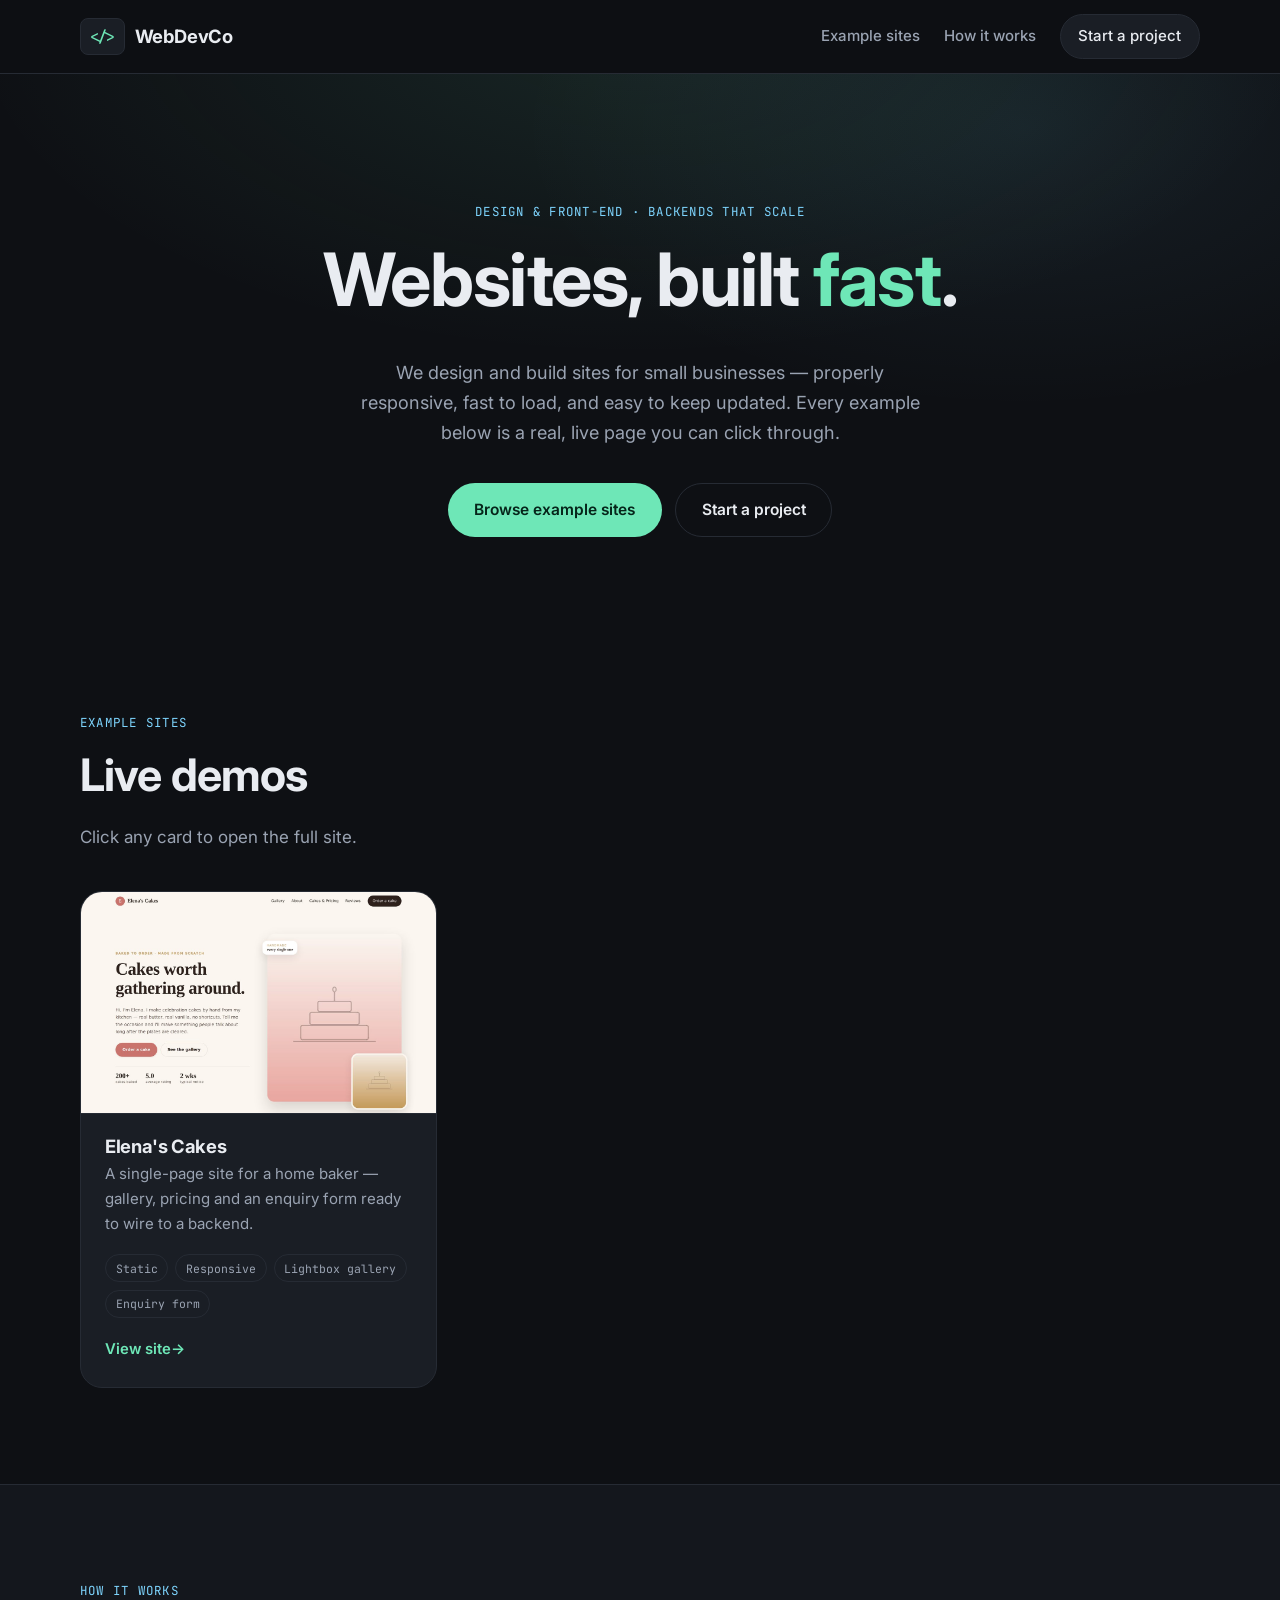
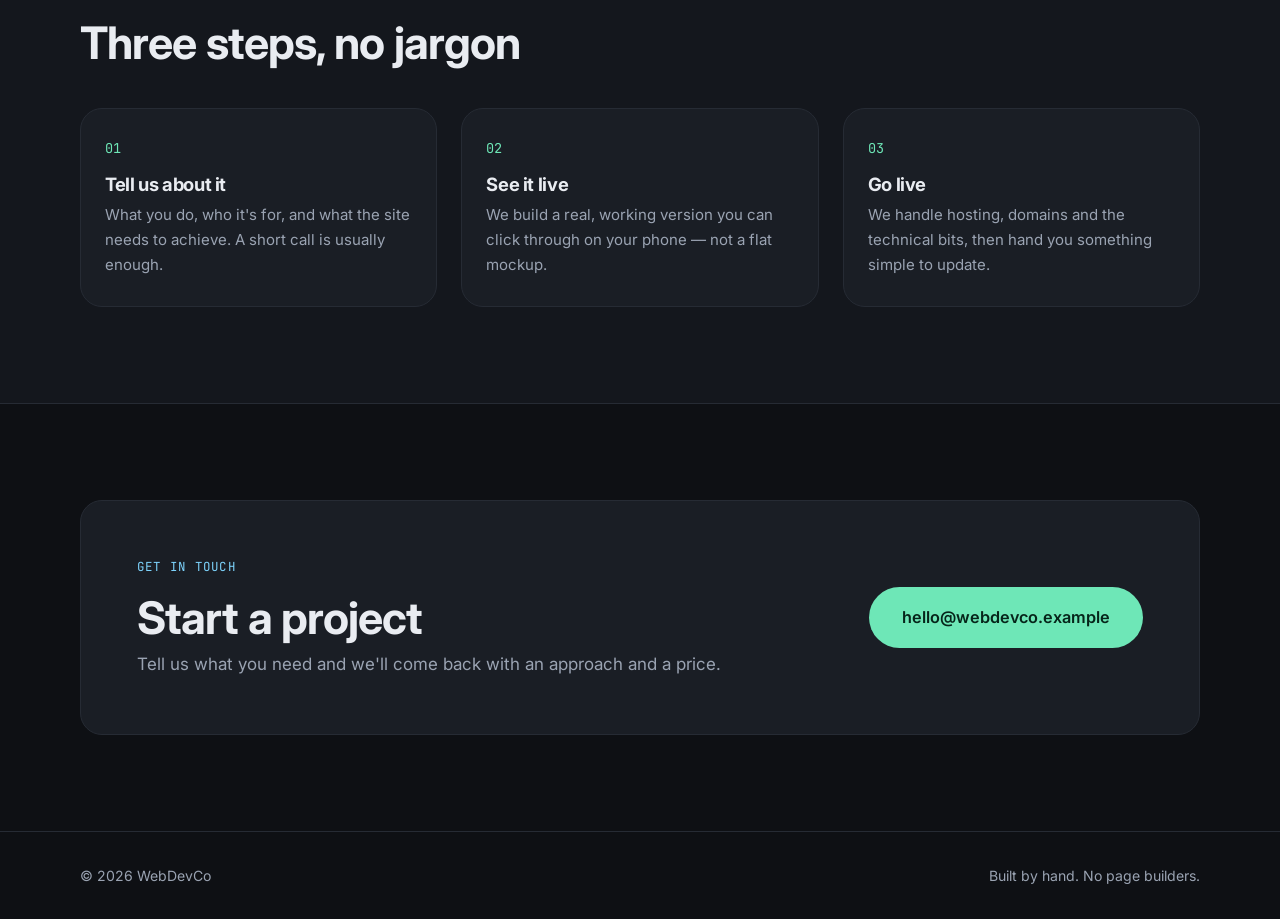
==== index.html @ 4286c184 "Add WebDevCo showcase hub and Elena's Cakes example site Sets up the repo as a host for live example" ====
<!DOCTYPE html>
<html lang="en">
<head>
<meta charset="utf-8">
<meta name="viewport" content="width=device-width, initial-scale=1">
<title>WebDevCo — Websites, built fast</title>
<meta name="description" content="WebDevCo builds fast, hand-crafted websites for small businesses. Browse live example sites.">
<meta property="og:title" content="WebDevCo — Websites, built fast">
<meta property="og:description" content="Fast, hand-crafted websites for small businesses. Browse live example sites.">
<meta property="og:type" content="website">

<link rel="preconnect" href="https://fonts.googleapis.com">
<link rel="preconnect" href="https://fonts.gstatic.com" crossorigin>
<link href="https://fonts.googleapis.com/css2?family=Inter:wght@400;500;600;700&family=JetBrains+Mono:wght@400;500&display=swap" rel="stylesheet">
<link rel="stylesheet" href="assets/css/site.css">
<link rel="icon" href="data:image/svg+xml,<svg xmlns='http://www.w3.org/2000/svg' viewBox='0 0 100 100'><text y='.9em' font-size='90'>⚡</text></svg>">
</head>
<body>

<a class="skip-link" href="#main">Skip to content</a>

<header class="site-header" id="top">
  <div class="wrap header-inner">
    <a class="brand" href="#top">
      <span class="brand-mark">&lt;/&gt;</span>
      <span class="brand-text">WebDevCo</span>
    </a>
    <nav class="site-nav">
      <a href="#work">Example sites</a>
      <a href="#how">How it works</a>
      <a class="nav-cta" href="#contact">Start a project</a>
    </nav>
  </div>
</header>

<main id="main">

  <section class="hero">
    <div class="wrap">
      <p class="eyebrow">Design &amp; front-end · Backends that scale</p>
      <h1>Websites, built <span class="accent">fast</span>.</h1>
      <p class="lede">
        We design and build sites for small businesses — properly responsive,
        fast to load, and easy to keep updated. Every example below is a real,
        live page you can click through.
      </p>
      <div class="hero-actions">
        <a class="btn btn-primary" href="#work">Browse example sites</a>
        <a class="btn btn-ghost" href="#contact">Start a project</a>
      </div>
    </div>
  </section>

  <section class="section" id="work">
    <div class="wrap">
      <header class="section-head">
        <p class="eyebrow">Example sites</p>
        <h2>Live demos</h2>
        <p class="section-lede">Click any card to open the full site.</p>
      </header>
      <div class="site-grid" id="site-grid">
        <!-- Filled by assets/js/showcase.js — add new example sites there. -->
      </div>
    </div>
  </section>

  <section class="section section-alt" id="how">
    <div class="wrap">
      <header class="section-head">
        <p class="eyebrow">How it works</p>
        <h2>Three steps, no jargon</h2>
      </header>
      <ol class="steps">
        <li>
          <span class="step-num">01</span>
          <h3>Tell us about it</h3>
          <p>What you do, who it's for, and what the site needs to achieve. A short call is usually enough.</p>
        </li>
        <li>
          <span class="step-num">02</span>
          <h3>See it live</h3>
          <p>We build a real, working version you can click through on your phone — not a flat mockup.</p>
        </li>
        <li>
          <span class="step-num">03</span>
          <h3>Go live</h3>
          <p>We handle hosting, domains and the technical bits, then hand you something simple to update.</p>
        </li>
      </ol>
    </div>
  </section>

  <section class="section" id="contact">
    <div class="wrap contact-inner">
      <div>
        <p class="eyebrow">Get in touch</p>
        <h2>Start a project</h2>
        <p class="section-lede">
          Tell us what you need and we'll come back with an approach and a price.
        </p>
      </div>
      <a class="btn btn-primary btn-lg" href="mailto:hello@webdevco.example">hello@webdevco.example</a>
    </div>
  </section>

</main>

<footer class="site-footer">
  <div class="wrap footer-inner">
    <p>© <span id="year">2026</span> WebDevCo</p>
    <p>Built by hand. No page builders.</p>
  </div>
</footer>

<script src="assets/js/showcase.js"></script>
<script>
  document.getElementById("year").textContent = new Date().getFullYear();
</script>
</body>
</html>
---- assets/css/site.css ----
/* ==========================================================
   WebDevCo — showcase hub
   Dark, technical, deliberately different from the demo sites
   it hosts so the two never get confused.
   ========================================================== */

:root {
  --bg:        #0E1014;
  --bg-alt:    #14171D;
  --panel:     #1A1E25;
  --line:      #262B34;
  --text:      #E9ECF1;
  --text-soft: #9AA3B2;
  --accent:    #6EE7B7;
  --accent-2:  #7DD3FC;

  --radius:    14px;
  --radius-lg: 22px;
  --sans: "Inter", system-ui, -apple-system, "Segoe UI", sans-serif;
  --mono: "JetBrains Mono", ui-monospace, "SF Mono", Menlo, monospace;
  --wrap: 1120px;
}

*, *::before, *::after { box-sizing: border-box; }

html { scroll-behavior: smooth; }
@media (prefers-reduced-motion: reduce) {
  html { scroll-behavior: auto; }
  *, *::before, *::after { transition-duration: .001ms !important; }
}

body {
  margin: 0;
  background: var(--bg);
  color: var(--text);
  font-family: var(--sans);
  font-size: 17px;
  line-height: 1.65;
  -webkit-font-smoothing: antialiased;
}

img { max-width: 100%; height: auto; display: block; }

h1, h2, h3 { font-weight: 700; line-height: 1.12; letter-spacing: -.02em; margin: 0 0 .5em; }
h1 { font-size: clamp(2.6rem, 6.5vw, 4.6rem); }
h2 { font-size: clamp(1.9rem, 4vw, 2.8rem); }
h3 { font-size: 1.15rem; }
p { margin: 0 0 1em; }
a { color: var(--accent); }

.wrap { width: min(100% - 2.5rem, var(--wrap)); margin-inline: auto; }
.accent { color: var(--accent); }

.eyebrow {
  font-family: var(--mono);
  font-size: .78rem;
  letter-spacing: .1em;
  text-transform: uppercase;
  color: var(--accent-2);
  margin: 0 0 1rem;
}

.skip-link { position: absolute; left: -9999px; background: var(--accent); color: #06251A; padding: .75rem 1.25rem; z-index: 200; }
.skip-link:focus { left: 0; top: 0; }
:focus-visible { outline: 2px solid var(--accent); outline-offset: 3px; border-radius: 4px; }

/* ── Buttons ───────────────────────────────────────────── */
.btn {
  display: inline-block;
  font-size: .97rem; font-weight: 600;
  padding: .85rem 1.6rem;
  border-radius: 999px;
  border: 1.5px solid transparent;
  text-decoration: none; cursor: pointer;
  transition: transform .18s ease, background .18s ease, border-color .18s ease;
}
.btn-primary { background: var(--accent); color: #06251A; }
.btn-primary:hover { transform: translateY(-2px); background: #5fd7a6; }
.btn-ghost { border-color: var(--line); color: var(--text); }
.btn-ghost:hover { border-color: var(--text-soft); transform: translateY(-2px); }
.btn-lg { padding: 1rem 2rem; font-size: 1.02rem; }

/* ── Header ────────────────────────────────────────────── */
.site-header {
  position: sticky; top: 0; z-index: 100;
  background: rgba(14, 16, 20, .82);
  backdrop-filter: blur(12px);
  border-bottom: 1px solid var(--line);
}
.header-inner { display: flex; align-items: center; justify-content: space-between; gap: 1rem; padding: .9rem 0; }
.brand { display: flex; align-items: center; gap: .6rem; text-decoration: none; color: var(--text); }
.brand-mark {
  font-family: var(--mono); font-size: .95rem; font-weight: 500;
  background: var(--panel); border: 1px solid var(--line);
  color: var(--accent);
  padding: .3rem .5rem; border-radius: 8px;
}
.brand-text { font-weight: 700; font-size: 1.15rem; letter-spacing: -.01em; }

.site-nav { display: flex; align-items: center; gap: 1.5rem; }
.site-nav a { color: var(--text-soft); text-decoration: none; font-size: .94rem; font-weight: 500; }
.site-nav a:hover { color: var(--text); }
.nav-cta { background: var(--panel); border: 1px solid var(--line); color: var(--text) !important; padding: .55rem 1.1rem; border-radius: 999px; }
.nav-cta:hover { border-color: var(--accent); }

/* ── Hero ──────────────────────────────────────────────── */
.hero {
  padding: clamp(4rem, 12vw, 8rem) 0 clamp(3rem, 7vw, 5rem);
  text-align: center;
  background:
    radial-gradient(60rem 30rem at 50% -10%, rgba(110, 231, 183, .10), transparent 70%),
    radial-gradient(45rem 25rem at 80% 10%, rgba(125, 211, 252, .08), transparent 70%);
}
.hero .lede { color: var(--text-soft); font-size: 1.13rem; max-width: 52ch; margin-inline: auto; }
.hero-actions { display: flex; flex-wrap: wrap; gap: .85rem; justify-content: center; margin-top: 2.2rem; }

/* ── Sections ──────────────────────────────────────────── */
.section { padding: clamp(3.5rem, 8vw, 6rem) 0; }
.section-alt { background: var(--bg-alt); border-block: 1px solid var(--line); }
.section-head { max-width: 42rem; margin-bottom: 2.5rem; }
.section-lede { color: var(--text-soft); margin: 0; }

/* ── Site cards ────────────────────────────────────────── */
/* auto-fill (not auto-fit) so a single card stays card-sized
   instead of stretching across the whole row */
.site-grid { display: grid; grid-template-columns: repeat(auto-fill, minmax(320px, 1fr)); gap: 1.5rem; }

.site-card {
  display: flex; flex-direction: column;
  background: var(--panel);
  border: 1px solid var(--line);
  border-radius: var(--radius-lg);
  overflow: hidden;
  text-decoration: none; color: inherit;
  transition: transform .22s ease, border-color .22s ease, box-shadow .22s ease;
}
.site-card:hover {
  transform: translateY(-5px);
  border-color: rgba(110, 231, 183, .45);
  box-shadow: 0 20px 45px rgba(0, 0, 0, .45);
}

.site-thumb {
  aspect-ratio: 16 / 10;
  background: var(--bg-alt);
  border-bottom: 1px solid var(--line);
  overflow: hidden;
  position: relative;
}
.site-thumb img { width: 100%; height: 100%; object-fit: cover; object-position: top center; transition: transform .5s ease; }
.site-card:hover .site-thumb img { transform: scale(1.03); }
.site-thumb-fallback {
  position: absolute; inset: 0;
  display: grid; place-items: center;
  font-family: var(--mono); font-size: .85rem; color: var(--text-soft);
  background: linear-gradient(135deg, #1A1E25, #232833);
}

.site-body { padding: 1.4rem 1.5rem 1.6rem; display: flex; flex-direction: column; flex: 1; }
.site-body h3 { margin-bottom: .35rem; }
.site-body p { color: var(--text-soft); font-size: .94rem; margin-bottom: 1.1rem; }
.site-tags { display: flex; flex-wrap: wrap; gap: .45rem; list-style: none; margin: 0 0 1.2rem; padding: 0; }
.site-tags li {
  font-family: var(--mono); font-size: .72rem;
  color: var(--text-soft);
  border: 1px solid var(--line); border-radius: 999px;
  padding: .22rem .6rem;
}
.site-link { margin-top: auto; font-weight: 600; font-size: .93rem; color: var(--accent); }
.site-link::after { content: " →"; transition: margin .18s ease; display: inline-block; }
.site-card:hover .site-link::after { margin-left: .25rem; }

/* ── Steps ─────────────────────────────────────────────── */
.steps {
  list-style: none; margin: 0; padding: 0;
  display: grid; grid-template-columns: repeat(auto-fit, minmax(250px, 1fr)); gap: 1.5rem;
}
.steps li { background: var(--panel); border: 1px solid var(--line); border-radius: var(--radius-lg); padding: 1.75rem 1.5rem; }
.step-num { font-family: var(--mono); font-size: .85rem; color: var(--accent); display: block; margin-bottom: .9rem; }
.steps p { color: var(--text-soft); font-size: .94rem; margin: 0; }

/* ── Contact ───────────────────────────────────────────── */
.contact-inner {
  display: flex; flex-wrap: wrap; align-items: center; justify-content: space-between;
  gap: 2rem;
  background: var(--panel); border: 1px solid var(--line);
  border-radius: var(--radius-lg);
  padding: clamp(2rem, 5vw, 3.5rem);
}
.contact-inner h2 { margin-bottom: .4rem; }

/* ── Footer ────────────────────────────────────────────── */
.site-footer { border-top: 1px solid var(--line); padding: 2rem 0; }
.footer-inner { display: flex; flex-wrap: wrap; justify-content: space-between; gap: .5rem; color: var(--text-soft); font-size: .88rem; }
.footer-inner p { margin: 0; }

@media (max-width: 720px) {
  body { font-size: 16px; }
  .site-nav { gap: 1rem; }
  .site-nav a:not(.nav-cta) { display: none; }
}
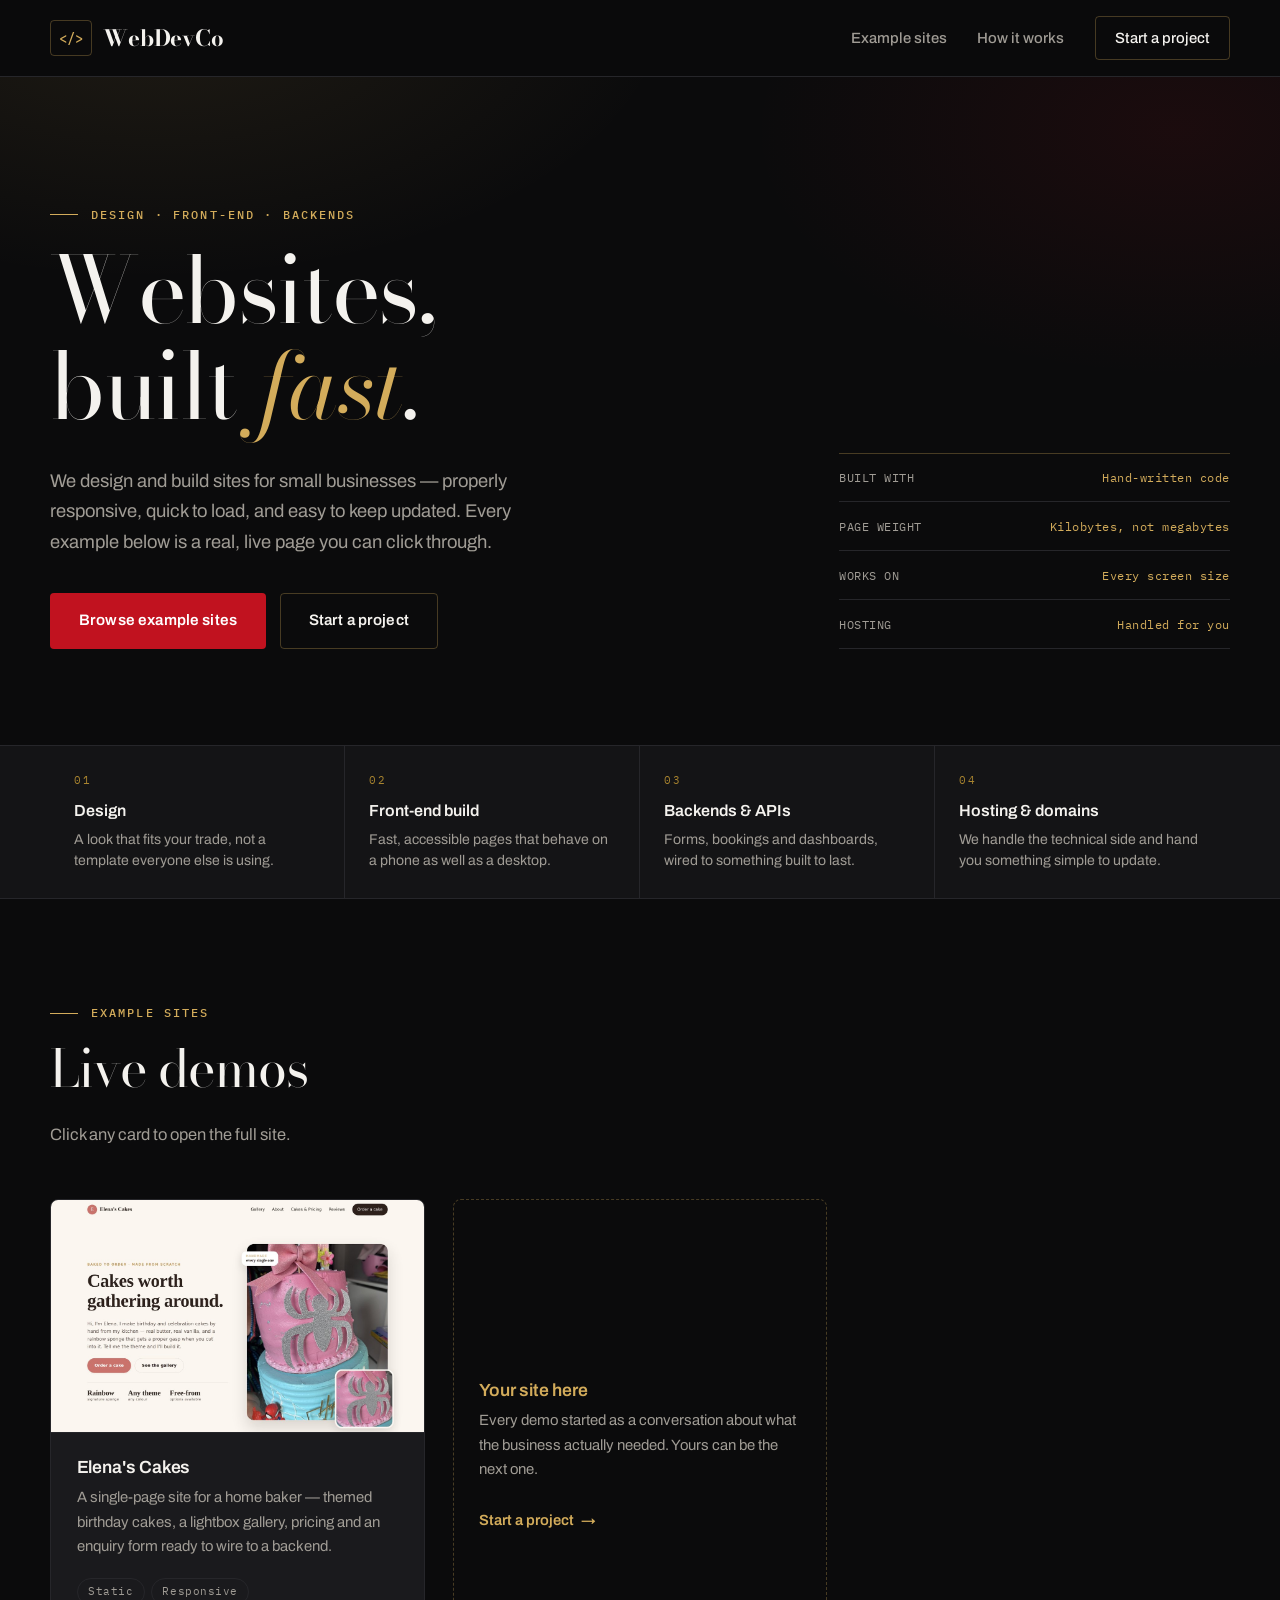
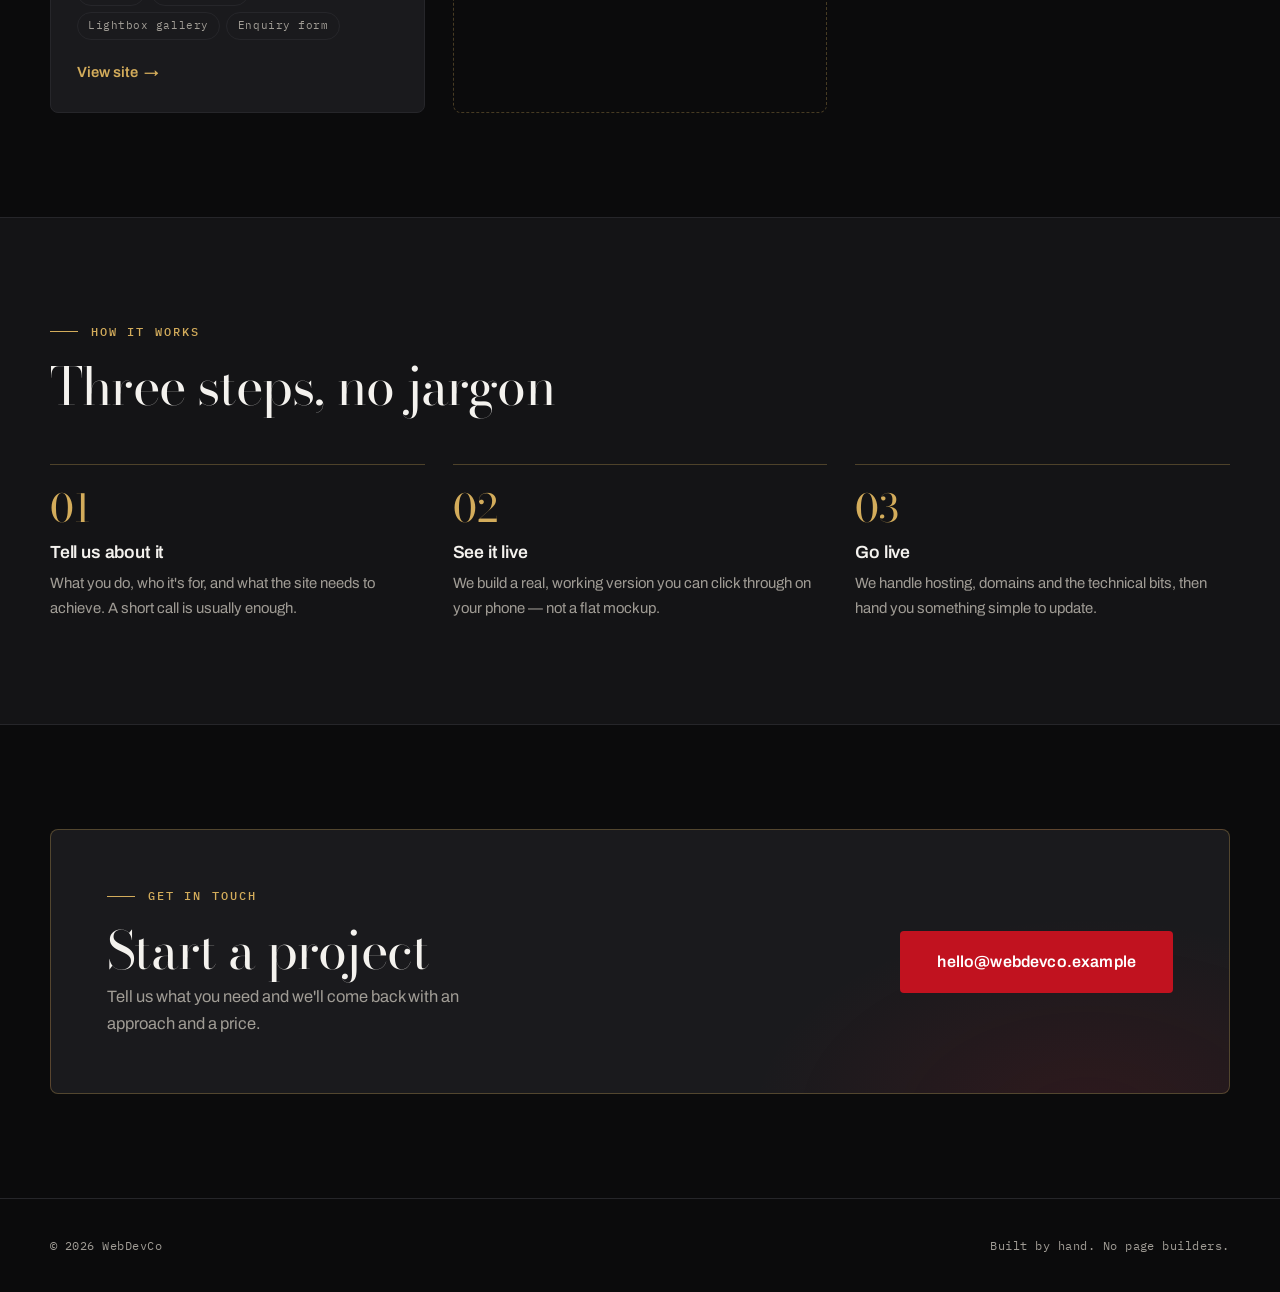
==== commit 4a76941b: "Rebuild the hub identity in gold, black, white and red Replaces the mint/sky accents with the reques" ====
--- a/index.html
+++ b/index.html
@@ -4,14 +4,17 @@
 <meta charset="utf-8">
 <meta name="viewport" content="width=device-width, initial-scale=1">
 <title>WebDevCo — Websites, built fast</title>
-<meta name="description" content="WebDevCo builds fast, hand-crafted websites for small businesses. Browse live example sites.">
+<meta name="description" content="WebDevCo designs and builds fast, hand-made websites for small businesses, with backends that scale. Browse live example sites.">
+<meta name="theme-color" content="#0B0B0C">
+
 <meta property="og:title" content="WebDevCo — Websites, built fast">
-<meta property="og:description" content="Fast, hand-crafted websites for small businesses. Browse live example sites.">
+<meta property="og:description" content="Hand-made websites for small businesses, with backends that scale. Browse live example sites.">
 <meta property="og:type" content="website">
+<meta property="og:image" content="assets/img/elenas-cakes.jpg">
 
 <link rel="preconnect" href="https://fonts.googleapis.com">
 <link rel="preconnect" href="https://fonts.gstatic.com" crossorigin>
-<link href="https://fonts.googleapis.com/css2?family=Inter:wght@400;500;600;700&family=JetBrains+Mono:wght@400;500&display=swap" rel="stylesheet">
+<link href="https://fonts.googleapis.com/css2?family=Bodoni+Moda:ital,opsz,wght@0,6..96,400;0,6..96,700;1,6..96,400&family=Archivo:wght@400;500;600&family=IBM+Plex+Mono:wght@400;500&display=swap" rel="stylesheet">
 <link rel="stylesheet" href="assets/css/site.css">
 <link rel="icon" href="data:image/svg+xml,<svg xmlns='http://www.w3.org/2000/svg' viewBox='0 0 100 100'><text y='.9em' font-size='90'>⚡</text></svg>">
 </head>
@@ -35,22 +38,59 @@
 
 <main id="main">
 
+  <!-- ── Hero ─────────────────────────────────────────────── -->
   <section class="hero">
-    <div class="wrap">
-      <p class="eyebrow">Design &amp; front-end · Backends that scale</p>
-      <h1>Websites, built <span class="accent">fast</span>.</h1>
-      <p class="lede">
-        We design and build sites for small businesses — properly responsive,
-        fast to load, and easy to keep updated. Every example below is a real,
-        live page you can click through.
-      </p>
-      <div class="hero-actions">
-        <a class="btn btn-primary" href="#work">Browse example sites</a>
-        <a class="btn btn-ghost" href="#contact">Start a project</a>
+    <div class="wrap hero-inner">
+      <div class="hero-copy">
+        <p class="eyebrow">Design &middot; Front-end &middot; Backends</p>
+        <h1>Websites,<br>built <em>fast</em>.</h1>
+        <p class="lede">
+          We design and build sites for small businesses — properly responsive,
+          quick to load, and easy to keep updated. Every example below is a
+          real, live page you can click through.
+        </p>
+        <div class="hero-actions">
+          <a class="btn btn-primary" href="#work">Browse example sites</a>
+          <a class="btn btn-ghost" href="#contact">Start a project</a>
+        </div>
       </div>
+
+      <ul class="hero-meta">
+        <li><span class="k">Built with</span><span class="v">Hand-written code</span></li>
+        <li><span class="k">Page weight</span><span class="v">Kilobytes, not megabytes</span></li>
+        <li><span class="k">Works on</span><span class="v">Every screen size</span></li>
+        <li><span class="k">Hosting</span><span class="v">Handled for you</span></li>
+      </ul>
     </div>
   </section>
 
+  <!-- ── What we do ───────────────────────────────────────── -->
+  <div class="strip">
+    <div class="wrap strip-inner">
+      <div class="strip-item">
+        <span>01</span>
+        <strong>Design</strong>
+        <p>A look that fits your trade, not a template everyone else is using.</p>
+      </div>
+      <div class="strip-item">
+        <span>02</span>
+        <strong>Front-end build</strong>
+        <p>Fast, accessible pages that behave on a phone as well as a desktop.</p>
+      </div>
+      <div class="strip-item">
+        <span>03</span>
+        <strong>Backends &amp; APIs</strong>
+        <p>Forms, bookings and dashboards, wired to something built to last.</p>
+      </div>
+      <div class="strip-item">
+        <span>04</span>
+        <strong>Hosting &amp; domains</strong>
+        <p>We handle the technical side and hand you something simple to update.</p>
+      </div>
+    </div>
+  </div>
+
+  <!-- ── Example sites ────────────────────────────────────── -->
   <section class="section" id="work">
     <div class="wrap">
       <header class="section-head">
@@ -64,6 +104,7 @@
     </div>
   </section>
 
+  <!-- ── Process ──────────────────────────────────────────── -->
   <section class="section section-alt" id="how">
     <div class="wrap">
       <header class="section-head">
@@ -90,6 +131,7 @@
     </div>
   </section>
 
+  <!-- ── Contact ──────────────────────────────────────────── -->
   <section class="section" id="contact">
     <div class="wrap contact-inner">
       <div>
--- a/assets/css/site.css
+++ b/assets/css/site.css
@@ -1,24 +1,40 @@
 /* ==========================================================
    WebDevCo — showcase hub
-   Dark, technical, deliberately different from the demo sites
-   it hosts so the two never get confused.
+
+   Black ground, gold as the structural accent (rules, eyebrows,
+   hairlines), red reserved strictly for actions. Deliberately
+   single-theme: this is a dark identity, so every colour is set
+   explicitly rather than inherited.
    ========================================================== */
 
 :root {
-  --bg:        #0E1014;
-  --bg-alt:    #14171D;
-  --panel:     #1A1E25;
-  --line:      #262B34;
-  --text:      #E9ECF1;
-  --text-soft: #9AA3B2;
-  --accent:    #6EE7B7;
-  --accent-2:  #7DD3FC;
-
-  --radius:    14px;
-  --radius-lg: 22px;
-  --sans: "Inter", system-ui, -apple-system, "Segoe UI", sans-serif;
-  --mono: "JetBrains Mono", ui-monospace, "SF Mono", Menlo, monospace;
-  --wrap: 1120px;
+  /* ground */
+  --black:      #0B0B0C;
+  --black-2:    #141416;   /* raised band */
+  --black-3:    #1A1A1D;   /* card */
+
+  /* ink */
+  --paper:      #F4F2EE;
+  --muted:      #A09C95;   /* warm grey, biased toward the gold */
+
+  /* accents */
+  --gold:       #D3AC5B;
+  --gold-deep:  #A8842F;
+  --red:        #C1121F;
+  --red-bright: #E01E2B;
+
+  /* lines */
+  --line:       #26262A;
+  --line-gold:  rgba(211, 172, 91, .30);
+
+  --radius:     4px;
+  --radius-lg:  8px;
+
+  --display: "Bodoni Moda", Georgia, "Times New Roman", serif;
+  --sans:    "Archivo", system-ui, -apple-system, "Segoe UI", sans-serif;
+  --mono:    "IBM Plex Mono", ui-monospace, "SF Mono", Menlo, monospace;
+
+  --wrap: 1180px;
 }
 
 *, *::before, *::after { box-sizing: border-box; }
@@ -26,13 +42,16 @@
 html { scroll-behavior: smooth; }
 @media (prefers-reduced-motion: reduce) {
   html { scroll-behavior: auto; }
-  *, *::before, *::after { transition-duration: .001ms !important; }
+  *, *::before, *::after {
+    animation-duration: .001ms !important;
+    transition-duration: .001ms !important;
+  }
 }
 
 body {
   margin: 0;
-  background: var(--bg);
-  color: var(--text);
+  background: var(--black);
+  color: var(--paper);
   font-family: var(--sans);
   font-size: 17px;
   line-height: 1.65;
@@ -41,93 +60,167 @@
 
 img { max-width: 100%; height: auto; display: block; }
 
-h1, h2, h3 { font-weight: 700; line-height: 1.12; letter-spacing: -.02em; margin: 0 0 .5em; }
-h1 { font-size: clamp(2.6rem, 6.5vw, 4.6rem); }
-h2 { font-size: clamp(1.9rem, 4vw, 2.8rem); }
-h3 { font-size: 1.15rem; }
+h1, h2, h3 { margin: 0 0 .5em; text-wrap: balance; }
+h1, h2 {
+  font-family: var(--display);
+  font-weight: 400;
+  line-height: 1.04;
+  letter-spacing: -.015em;
+}
+h1 { font-size: clamp(3rem, 7.5vw, 5.75rem); }
+h2 { font-size: clamp(2.1rem, 4.4vw, 3.25rem); }
+h3 {
+  font-family: var(--sans);
+  font-size: 1.1rem; font-weight: 600;
+  letter-spacing: -.01em; line-height: 1.25;
+}
 p { margin: 0 0 1em; }
-a { color: var(--accent); }
+a { color: var(--gold); }
 
 .wrap { width: min(100% - 2.5rem, var(--wrap)); margin-inline: auto; }
-.accent { color: var(--accent); }
-
+
+/* Gold is the structural accent — rules, eyebrows, hairlines. */
 .eyebrow {
   font-family: var(--mono);
-  font-size: .78rem;
-  letter-spacing: .1em;
+  font-size: .74rem;
+  font-weight: 500;
+  letter-spacing: .18em;
   text-transform: uppercase;
-  color: var(--accent-2);
-  margin: 0 0 1rem;
-}
-
-.skip-link { position: absolute; left: -9999px; background: var(--accent); color: #06251A; padding: .75rem 1.25rem; z-index: 200; }
+  color: var(--gold);
+  margin: 0 0 1.1rem;
+  display: flex; align-items: center; gap: .8rem;
+}
+.eyebrow::before {
+  content: ""; width: 28px; height: 1px;
+  background: var(--gold); flex: none;
+}
+
+.skip-link {
+  position: absolute; left: -9999px;
+  background: var(--gold); color: var(--black);
+  padding: .75rem 1.25rem; font-weight: 600; z-index: 200;
+}
 .skip-link:focus { left: 0; top: 0; }
-:focus-visible { outline: 2px solid var(--accent); outline-offset: 3px; border-radius: 4px; }
+:focus-visible { outline: 2px solid var(--gold); outline-offset: 3px; }
 
 /* ── Buttons ───────────────────────────────────────────── */
 .btn {
   display: inline-block;
-  font-size: .97rem; font-weight: 600;
-  padding: .85rem 1.6rem;
-  border-radius: 999px;
-  border: 1.5px solid transparent;
+  font-family: var(--sans);
+  font-size: .95rem; font-weight: 600;
+  letter-spacing: .01em;
+  padding: .9rem 1.75rem;
+  border: 1px solid transparent;
+  border-radius: var(--radius);
   text-decoration: none; cursor: pointer;
-  transition: transform .18s ease, background .18s ease, border-color .18s ease;
-}
-.btn-primary { background: var(--accent); color: #06251A; }
-.btn-primary:hover { transform: translateY(-2px); background: #5fd7a6; }
-.btn-ghost { border-color: var(--line); color: var(--text); }
-.btn-ghost:hover { border-color: var(--text-soft); transform: translateY(-2px); }
-.btn-lg { padding: 1rem 2rem; font-size: 1.02rem; }
+  transition: transform .18s ease, background .18s ease,
+              border-color .18s ease, color .18s ease;
+}
+/* Red does one job on this page: it means "act". */
+.btn-primary { background: var(--red); color: #FFFFFF; }
+.btn-primary:hover { background: var(--red-bright); transform: translateY(-2px); }
+.btn-ghost { border-color: var(--line-gold); color: var(--paper); }
+.btn-ghost:hover { border-color: var(--gold); color: var(--gold); transform: translateY(-2px); }
+.btn-lg { padding: 1.05rem 2.25rem; font-size: 1rem; }
 
 /* ── Header ────────────────────────────────────────────── */
 .site-header {
   position: sticky; top: 0; z-index: 100;
-  background: rgba(14, 16, 20, .82);
-  backdrop-filter: blur(12px);
+  background: rgba(11, 11, 12, .88);
+  backdrop-filter: blur(14px);
   border-bottom: 1px solid var(--line);
 }
-.header-inner { display: flex; align-items: center; justify-content: space-between; gap: 1rem; padding: .9rem 0; }
-.brand { display: flex; align-items: center; gap: .6rem; text-decoration: none; color: var(--text); }
+.header-inner {
+  display: flex; align-items: center; justify-content: space-between;
+  gap: 1rem; padding: 1rem 0;
+}
+.brand { display: flex; align-items: center; gap: .7rem; text-decoration: none; color: var(--paper); }
 .brand-mark {
-  font-family: var(--mono); font-size: .95rem; font-weight: 500;
-  background: var(--panel); border: 1px solid var(--line);
-  color: var(--accent);
-  padding: .3rem .5rem; border-radius: 8px;
-}
-.brand-text { font-weight: 700; font-size: 1.15rem; letter-spacing: -.01em; }
-
-.site-nav { display: flex; align-items: center; gap: 1.5rem; }
-.site-nav a { color: var(--text-soft); text-decoration: none; font-size: .94rem; font-weight: 500; }
-.site-nav a:hover { color: var(--text); }
-.nav-cta { background: var(--panel); border: 1px solid var(--line); color: var(--text) !important; padding: .55rem 1.1rem; border-radius: 999px; }
-.nav-cta:hover { border-color: var(--accent); }
+  font-family: var(--mono); font-size: .9rem; font-weight: 500;
+  color: var(--gold);
+  border: 1px solid var(--line-gold);
+  padding: .3rem .5rem; border-radius: var(--radius);
+}
+.brand-text {
+  font-family: var(--display);
+  font-size: 1.4rem; font-weight: 700; letter-spacing: -.01em;
+}
+
+.site-nav { display: flex; align-items: center; gap: 1.9rem; }
+.site-nav a { color: var(--muted); text-decoration: none; font-size: .93rem; font-weight: 500; }
+.site-nav a:hover { color: var(--paper); }
+.nav-cta {
+  color: var(--paper) !important;
+  border: 1px solid var(--line-gold);
+  padding: .55rem 1.2rem; border-radius: var(--radius);
+}
+.nav-cta:hover { border-color: var(--gold); color: var(--gold) !important; }
 
 /* ── Hero ──────────────────────────────────────────────── */
 .hero {
-  padding: clamp(4rem, 12vw, 8rem) 0 clamp(3rem, 7vw, 5rem);
-  text-align: center;
+  padding: clamp(4rem, 11vw, 8rem) 0 clamp(3.5rem, 8vw, 6rem);
+  border-bottom: 1px solid var(--line);
+  position: relative;
   background:
-    radial-gradient(60rem 30rem at 50% -10%, rgba(110, 231, 183, .10), transparent 70%),
-    radial-gradient(45rem 25rem at 80% 10%, rgba(125, 211, 252, .08), transparent 70%);
-}
-.hero .lede { color: var(--text-soft); font-size: 1.13rem; max-width: 52ch; margin-inline: auto; }
-.hero-actions { display: flex; flex-wrap: wrap; gap: .85rem; justify-content: center; margin-top: 2.2rem; }
+    radial-gradient(48rem 26rem at 12% -12%, rgba(211, 172, 91, .10), transparent 68%),
+    radial-gradient(38rem 22rem at 92% 8%, rgba(193, 18, 31, .09), transparent 70%);
+}
+.hero-inner {
+  display: grid;
+  grid-template-columns: minmax(0, 1.55fr) minmax(0, .85fr);
+  gap: clamp(2rem, 6vw, 5rem);
+  align-items: end;
+}
+.hero h1 { margin-bottom: .35em; }
+.hero h1 em { font-style: italic; color: var(--gold); }
+.hero .lede { color: var(--muted); font-size: 1.15rem; max-width: 46ch; }
+.hero-actions { display: flex; flex-wrap: wrap; gap: .85rem; margin-top: 2.25rem; }
+
+/* Spec-sheet column — mono, hairline-separated, reads as a studio. */
+.hero-meta {
+  list-style: none; margin: 0; padding: 0;
+  border-top: 1px solid var(--line-gold);
+}
+.hero-meta li {
+  display: flex; justify-content: space-between; gap: 1rem;
+  padding: .85rem 0;
+  border-bottom: 1px solid var(--line);
+  font-family: var(--mono); font-size: .78rem;
+  letter-spacing: .04em;
+}
+.hero-meta dt, .hero-meta .k { color: var(--muted); text-transform: uppercase; }
+.hero-meta .v { color: var(--gold); text-align: right; }
+
+/* ── Capability strip ──────────────────────────────────── */
+.strip { border-bottom: 1px solid var(--line); background: var(--black-2); }
+.strip-inner {
+  display: grid; grid-template-columns: repeat(auto-fit, minmax(190px, 1fr));
+}
+.strip-item {
+  padding: 1.6rem 1.5rem 1.7rem;
+  border-right: 1px solid var(--line);
+}
+.strip-item:last-child { border-right: none; }
+.strip-item span {
+  font-family: var(--mono); font-size: .7rem; letter-spacing: .16em;
+  text-transform: uppercase; color: var(--gold-deep);
+  display: block; margin-bottom: .5rem;
+}
+.strip-item strong { font-size: 1rem; font-weight: 600; display: block; margin-bottom: .3rem; }
+.strip-item p { color: var(--muted); font-size: .88rem; margin: 0; line-height: 1.5; }
 
 /* ── Sections ──────────────────────────────────────────── */
-.section { padding: clamp(3.5rem, 8vw, 6rem) 0; }
-.section-alt { background: var(--bg-alt); border-block: 1px solid var(--line); }
-.section-head { max-width: 42rem; margin-bottom: 2.5rem; }
-.section-lede { color: var(--text-soft); margin: 0; }
+.section { padding: clamp(4rem, 9vw, 6.5rem) 0; }
+.section-alt { background: var(--black-2); border-block: 1px solid var(--line); }
+.section-head { max-width: 44rem; margin-bottom: clamp(2.25rem, 4vw, 3.25rem); }
+.section-lede { color: var(--muted); margin: 0; font-size: 1.03rem; }
 
 /* ── Site cards ────────────────────────────────────────── */
-/* auto-fill (not auto-fit) so a single card stays card-sized
-   instead of stretching across the whole row */
-.site-grid { display: grid; grid-template-columns: repeat(auto-fill, minmax(320px, 1fr)); gap: 1.5rem; }
+.site-grid { display: grid; grid-template-columns: repeat(auto-fill, minmax(330px, 1fr)); gap: 1.75rem; }
 
 .site-card {
   display: flex; flex-direction: column;
-  background: var(--panel);
+  background: var(--black-3);
   border: 1px solid var(--line);
   border-radius: var(--radius-lg);
   overflow: hidden;
@@ -136,66 +229,109 @@
 }
 .site-card:hover {
   transform: translateY(-5px);
-  border-color: rgba(110, 231, 183, .45);
-  box-shadow: 0 20px 45px rgba(0, 0, 0, .45);
+  border-color: var(--line-gold);
+  box-shadow: 0 22px 50px rgba(0, 0, 0, .55);
 }
 
 .site-thumb {
   aspect-ratio: 16 / 10;
-  background: var(--bg-alt);
+  background: var(--black-2);
   border-bottom: 1px solid var(--line);
-  overflow: hidden;
-  position: relative;
-}
-.site-thumb img { width: 100%; height: 100%; object-fit: cover; object-position: top center; transition: transform .5s ease; }
+  overflow: hidden; position: relative;
+}
+.site-thumb img {
+  width: 100%; height: 100%;
+  object-fit: cover; object-position: top center;
+  transition: transform .5s ease;
+}
 .site-card:hover .site-thumb img { transform: scale(1.03); }
 .site-thumb-fallback {
   position: absolute; inset: 0;
   display: grid; place-items: center;
-  font-family: var(--mono); font-size: .85rem; color: var(--text-soft);
-  background: linear-gradient(135deg, #1A1E25, #232833);
-}
-
-.site-body { padding: 1.4rem 1.5rem 1.6rem; display: flex; flex-direction: column; flex: 1; }
-.site-body h3 { margin-bottom: .35rem; }
-.site-body p { color: var(--text-soft); font-size: .94rem; margin-bottom: 1.1rem; }
-.site-tags { display: flex; flex-wrap: wrap; gap: .45rem; list-style: none; margin: 0 0 1.2rem; padding: 0; }
+  font-family: var(--mono); font-size: .82rem; color: var(--muted);
+  background: linear-gradient(135deg, #141416, #1F1F23);
+}
+
+.site-body { padding: 1.5rem 1.6rem 1.7rem; display: flex; flex-direction: column; flex: 1; }
+.site-body h3 { margin-bottom: .4rem; }
+.site-body p { color: var(--muted); font-size: .93rem; margin-bottom: 1.2rem; }
+.site-tags { display: flex; flex-wrap: wrap; gap: .4rem; list-style: none; margin: 0 0 1.3rem; padding: 0; }
 .site-tags li {
-  font-family: var(--mono); font-size: .72rem;
-  color: var(--text-soft);
+  font-family: var(--mono); font-size: .68rem; letter-spacing: .05em;
+  color: var(--muted);
   border: 1px solid var(--line); border-radius: 999px;
-  padding: .22rem .6rem;
-}
-.site-link { margin-top: auto; font-weight: 600; font-size: .93rem; color: var(--accent); }
-.site-link::after { content: " →"; transition: margin .18s ease; display: inline-block; }
-.site-card:hover .site-link::after { margin-left: .25rem; }
-
-/* ── Steps ─────────────────────────────────────────────── */
+  padding: .24rem .65rem;
+}
+.site-link {
+  margin-top: auto;
+  font-weight: 600; font-size: .92rem; color: var(--gold);
+}
+.site-link::after {
+  content: "→"; display: inline-block;
+  margin-left: .4rem; transition: margin .18s ease;
+}
+.site-card:hover .site-link::after { margin-left: .7rem; }
+
+/* Closing tile — deliberately lighter than a real demo card, so it
+   reads as an invitation rather than another piece of work. */
+.site-card-cta {
+  background: transparent;
+  border-style: dashed;
+  border-color: var(--line-gold);
+  justify-content: center;
+}
+.site-card-cta:hover { background: var(--black-3); border-style: solid; }
+.site-card-cta .site-body { padding: 2.25rem 1.6rem; flex: 0; }
+.site-card-cta h3 { color: var(--gold); }
+.site-card-cta .site-link { margin-top: .4rem; }
+
+/* ── Steps (a real sequence, so the numbering earns its place) ── */
 .steps {
   list-style: none; margin: 0; padding: 0;
-  display: grid; grid-template-columns: repeat(auto-fit, minmax(250px, 1fr)); gap: 1.5rem;
-}
-.steps li { background: var(--panel); border: 1px solid var(--line); border-radius: var(--radius-lg); padding: 1.75rem 1.5rem; }
-.step-num { font-family: var(--mono); font-size: .85rem; color: var(--accent); display: block; margin-bottom: .9rem; }
-.steps p { color: var(--text-soft); font-size: .94rem; margin: 0; }
+  display: grid; grid-template-columns: repeat(auto-fit, minmax(260px, 1fr)); gap: 1.75rem;
+}
+.steps li { border-top: 1px solid var(--line-gold); padding-top: 1.5rem; }
+.step-num {
+  font-family: var(--display); font-size: 2.4rem; font-weight: 400;
+  color: var(--gold); display: block; line-height: 1; margin-bottom: .9rem;
+}
+.steps h3 { margin-bottom: .45rem; }
+.steps p { color: var(--muted); font-size: .93rem; margin: 0; }
 
 /* ── Contact ───────────────────────────────────────────── */
 .contact-inner {
   display: flex; flex-wrap: wrap; align-items: center; justify-content: space-between;
   gap: 2rem;
-  background: var(--panel); border: 1px solid var(--line);
+  border: 1px solid var(--line-gold);
   border-radius: var(--radius-lg);
   padding: clamp(2rem, 5vw, 3.5rem);
-}
-.contact-inner h2 { margin-bottom: .4rem; }
+  background:
+    radial-gradient(30rem 18rem at 88% 110%, rgba(193, 18, 31, .12), transparent 70%),
+    var(--black-3);
+}
+.contact-inner h2 { margin-bottom: .35rem; }
+.contact-inner .section-lede { max-width: 40ch; }
 
 /* ── Footer ────────────────────────────────────────────── */
-.site-footer { border-top: 1px solid var(--line); padding: 2rem 0; }
-.footer-inner { display: flex; flex-wrap: wrap; justify-content: space-between; gap: .5rem; color: var(--text-soft); font-size: .88rem; }
+.site-footer { border-top: 1px solid var(--line); padding: 2.25rem 0; }
+.footer-inner {
+  display: flex; flex-wrap: wrap; justify-content: space-between;
+  gap: .6rem; color: var(--muted);
+  font-family: var(--mono); font-size: .78rem; letter-spacing: .04em;
+}
 .footer-inner p { margin: 0; }
+
+/* ── Responsive ────────────────────────────────────────── */
+@media (max-width: 900px) {
+  .hero-inner { grid-template-columns: 1fr; align-items: start; }
+  .strip-item { border-right: none; border-bottom: 1px solid var(--line); }
+  .strip-item:last-child { border-bottom: none; }
+}
 
 @media (max-width: 720px) {
   body { font-size: 16px; }
-  .site-nav { gap: 1rem; }
+  .hero-meta li { font-size: .72rem; letter-spacing: .02em; }
+  .site-nav { gap: .9rem; }
   .site-nav a:not(.nav-cta) { display: none; }
-}
+  .contact-inner { flex-direction: column; align-items: flex-start; }
+}
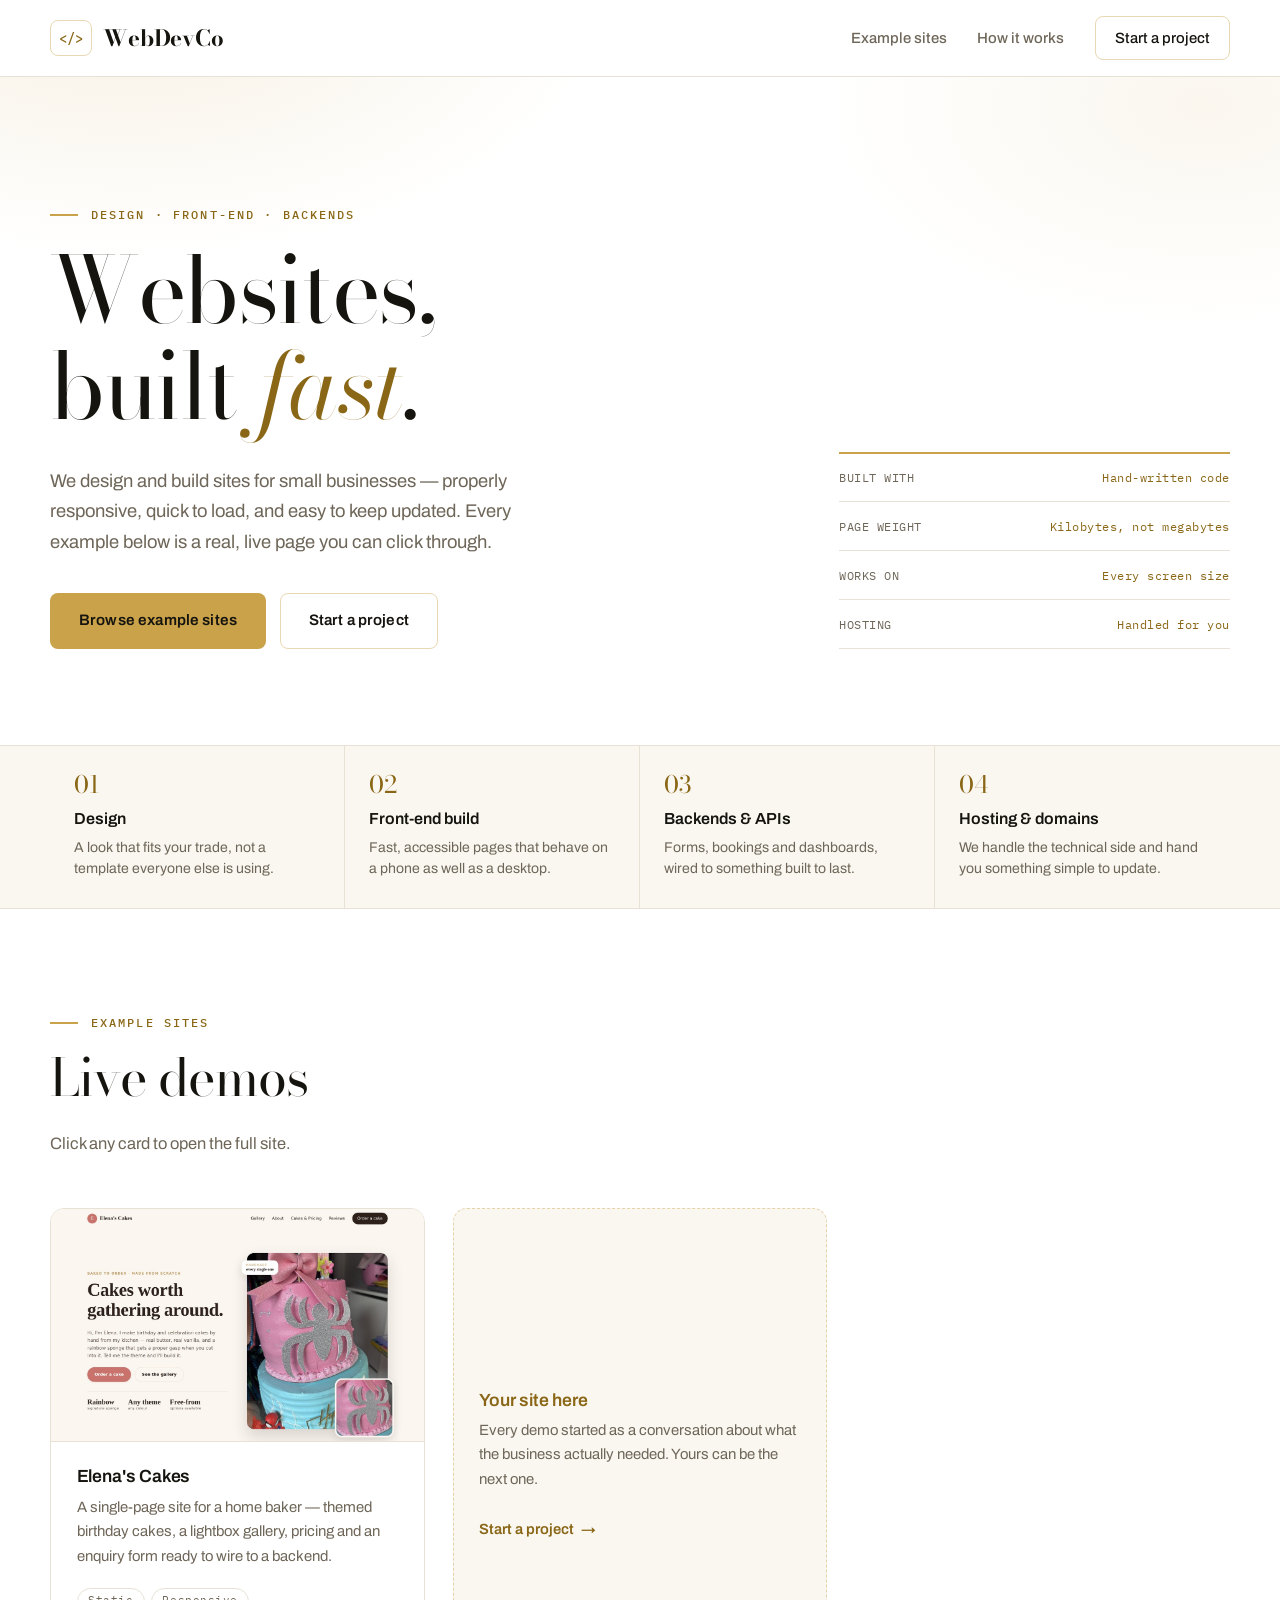
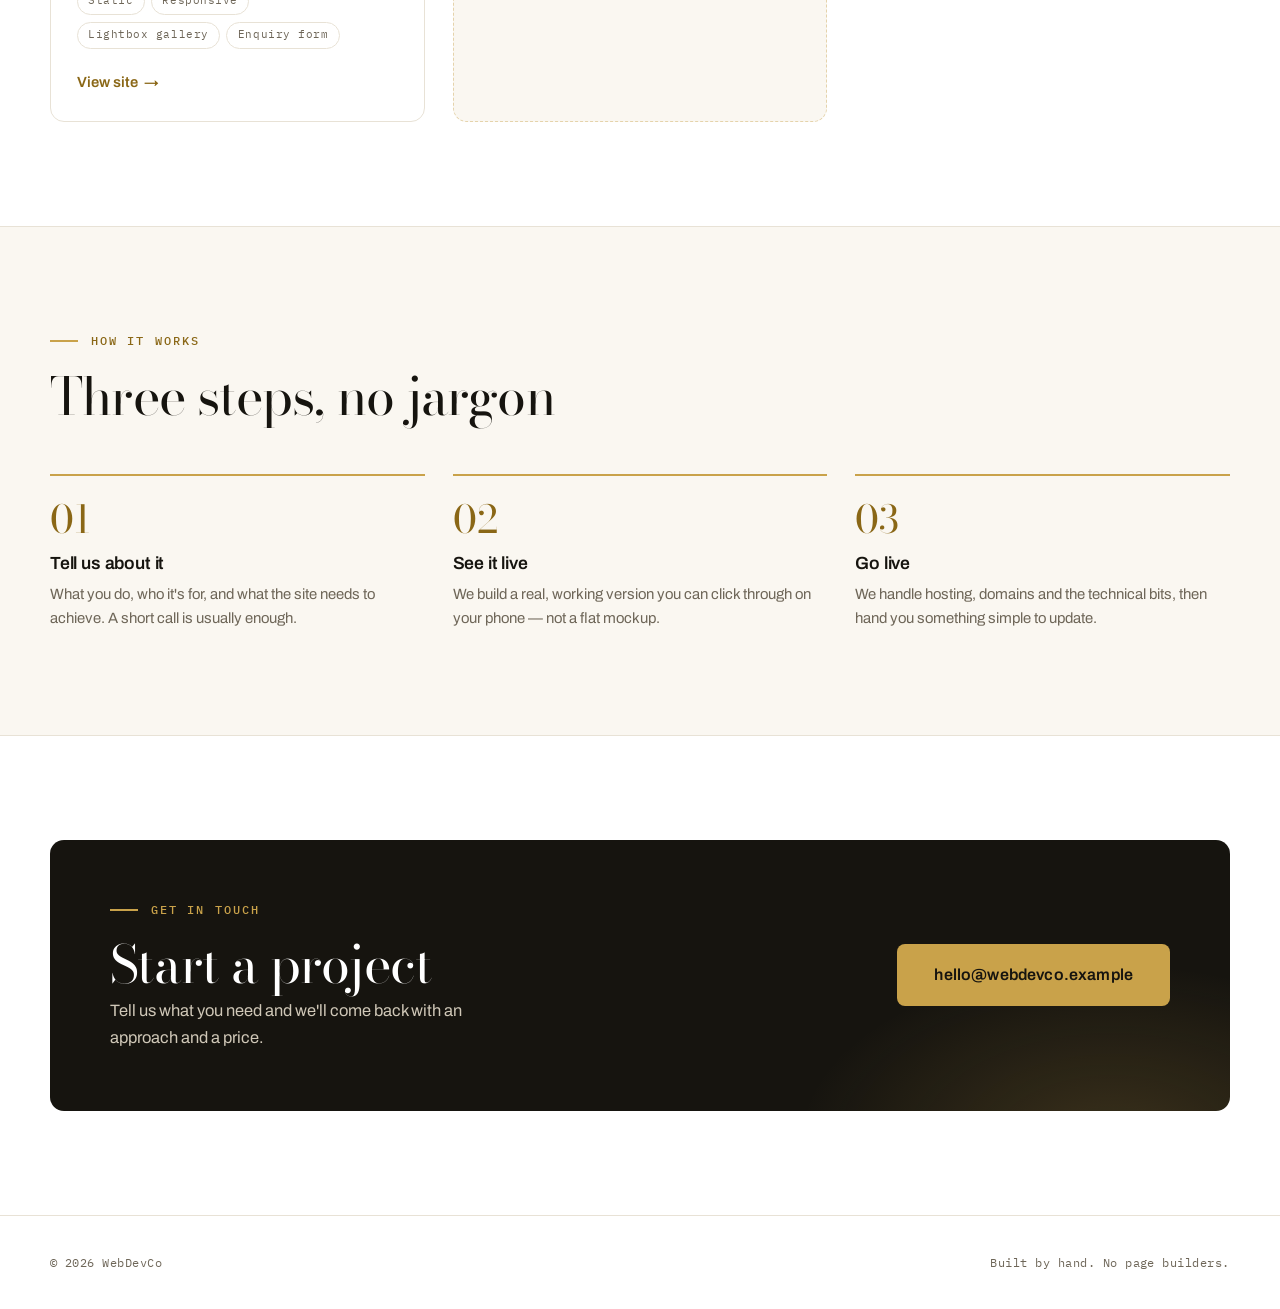
==== commit 05eddc0f: "Flip the hub to a white-dominant palette with gold accents Drops red entirely and inverts the ground" ====
--- a/index.html
+++ b/index.html
@@ -5,7 +5,7 @@
 <meta name="viewport" content="width=device-width, initial-scale=1">
 <title>WebDevCo — Websites, built fast</title>
 <meta name="description" content="WebDevCo designs and builds fast, hand-made websites for small businesses, with backends that scale. Browse live example sites.">
-<meta name="theme-color" content="#0B0B0C">
+<meta name="theme-color" content="#FFFFFF">
 
 <meta property="og:title" content="WebDevCo — Websites, built fast">
 <meta property="og:description" content="Hand-made websites for small businesses, with backends that scale. Browse live example sites.">
--- a/assets/css/site.css
+++ b/assets/css/site.css
@@ -1,34 +1,37 @@
 /* ==========================================================
    WebDevCo — showcase hub
 
-   Black ground, gold as the structural accent (rules, eyebrows,
-   hairlines), red reserved strictly for actions. Deliberately
-   single-theme: this is a dark identity, so every colour is set
-   explicitly rather than inherited.
+   White dominant, gold accents, black for type and one anchoring
+   band. Single-theme by design, so every colour is set explicitly
+   rather than inherited from the host.
+
+   Gold appears as TWO values on purpose:
+     --gold      bright, for fills, rules and hairlines
+     --gold-ink  darker, for gold that has to be *read*
+   The bright gold is only 1.9:1 on white, so it never carries text.
    ========================================================== */
 
 :root {
   /* ground */
-  --black:      #0B0B0C;
-  --black-2:    #141416;   /* raised band */
-  --black-3:    #1A1A1D;   /* card */
-
-  /* ink */
-  --paper:      #F4F2EE;
-  --muted:      #A09C95;   /* warm grey, biased toward the gold */
+  --white:   #FFFFFF;
+  --cream:   #FAF7F1;   /* alternating band, warmed toward the gold */
+  --ink:     #16140F;   /* warm near-black */
+  --ink-2:   #221F18;
+
+  /* type */
+  --muted:   #6E6658;   /* warm grey, biased toward the gold */
 
   /* accents */
-  --gold:       #D3AC5B;
-  --gold-deep:  #A8842F;
-  --red:        #C1121F;
-  --red-bright: #E01E2B;
+  --gold:      #C9A24A;
+  --gold-ink:  #8A6716;
+  --gold-lift: #E0BE6F;
 
   /* lines */
-  --line:       #26262A;
-  --line-gold:  rgba(211, 172, 91, .30);
-
-  --radius:     4px;
-  --radius-lg:  8px;
+  --line:      #E8E2D6;
+  --line-gold: rgba(201, 162, 74, .42);
+
+  --radius:    8px;
+  --radius-lg: 14px;
 
   --display: "Bodoni Moda", Georgia, "Times New Roman", serif;
   --sans:    "Archivo", system-ui, -apple-system, "Segoe UI", sans-serif;
@@ -50,8 +53,8 @@
 
 body {
   margin: 0;
-  background: var(--black);
-  color: var(--paper);
+  background: var(--white);
+  color: var(--ink);
   font-family: var(--sans);
   font-size: 17px;
   line-height: 1.65;
@@ -75,40 +78,37 @@
   letter-spacing: -.01em; line-height: 1.25;
 }
 p { margin: 0 0 1em; }
-a { color: var(--gold); }
+a { color: var(--gold-ink); }
 
 .wrap { width: min(100% - 2.5rem, var(--wrap)); margin-inline: auto; }
 
-/* Gold is the structural accent — rules, eyebrows, hairlines. */
+/* Gold as structure: eyebrow rules, hairlines, numerals. */
 .eyebrow {
   font-family: var(--mono);
-  font-size: .74rem;
-  font-weight: 500;
-  letter-spacing: .18em;
-  text-transform: uppercase;
-  color: var(--gold);
+  font-size: .74rem; font-weight: 500;
+  letter-spacing: .18em; text-transform: uppercase;
+  color: var(--gold-ink);
   margin: 0 0 1.1rem;
   display: flex; align-items: center; gap: .8rem;
 }
 .eyebrow::before {
-  content: ""; width: 28px; height: 1px;
+  content: ""; width: 28px; height: 2px;
   background: var(--gold); flex: none;
 }
 
 .skip-link {
   position: absolute; left: -9999px;
-  background: var(--gold); color: var(--black);
+  background: var(--ink); color: var(--white);
   padding: .75rem 1.25rem; font-weight: 600; z-index: 200;
 }
 .skip-link:focus { left: 0; top: 0; }
-:focus-visible { outline: 2px solid var(--gold); outline-offset: 3px; }
+:focus-visible { outline: 2px solid var(--gold-ink); outline-offset: 3px; }
 
 /* ── Buttons ───────────────────────────────────────────── */
 .btn {
   display: inline-block;
   font-family: var(--sans);
-  font-size: .95rem; font-weight: 600;
-  letter-spacing: .01em;
+  font-size: .95rem; font-weight: 600; letter-spacing: .01em;
   padding: .9rem 1.75rem;
   border: 1px solid transparent;
   border-radius: var(--radius);
@@ -116,17 +116,17 @@
   transition: transform .18s ease, background .18s ease,
               border-color .18s ease, color .18s ease;
 }
-/* Red does one job on this page: it means "act". */
-.btn-primary { background: var(--red); color: #FFFFFF; }
-.btn-primary:hover { background: var(--red-bright); transform: translateY(-2px); }
-.btn-ghost { border-color: var(--line-gold); color: var(--paper); }
-.btn-ghost:hover { border-color: var(--gold); color: var(--gold); transform: translateY(-2px); }
+/* Gold is the action colour; near-black text keeps it readable. */
+.btn-primary { background: var(--gold); color: var(--ink); }
+.btn-primary:hover { background: var(--gold-lift); transform: translateY(-2px); }
+.btn-ghost { border-color: var(--line-gold); color: var(--ink); }
+.btn-ghost:hover { border-color: var(--gold-ink); color: var(--gold-ink); transform: translateY(-2px); }
 .btn-lg { padding: 1.05rem 2.25rem; font-size: 1rem; }
 
 /* ── Header ────────────────────────────────────────────── */
 .site-header {
   position: sticky; top: 0; z-index: 100;
-  background: rgba(11, 11, 12, .88);
+  background: rgba(255, 255, 255, .88);
   backdrop-filter: blur(14px);
   border-bottom: 1px solid var(--line);
 }
@@ -134,10 +134,10 @@
   display: flex; align-items: center; justify-content: space-between;
   gap: 1rem; padding: 1rem 0;
 }
-.brand { display: flex; align-items: center; gap: .7rem; text-decoration: none; color: var(--paper); }
+.brand { display: flex; align-items: center; gap: .7rem; text-decoration: none; color: var(--ink); }
 .brand-mark {
   font-family: var(--mono); font-size: .9rem; font-weight: 500;
-  color: var(--gold);
+  color: var(--gold-ink);
   border: 1px solid var(--line-gold);
   padding: .3rem .5rem; border-radius: var(--radius);
 }
@@ -148,22 +148,21 @@
 
 .site-nav { display: flex; align-items: center; gap: 1.9rem; }
 .site-nav a { color: var(--muted); text-decoration: none; font-size: .93rem; font-weight: 500; }
-.site-nav a:hover { color: var(--paper); }
+.site-nav a:hover { color: var(--ink); }
 .nav-cta {
-  color: var(--paper) !important;
+  color: var(--ink) !important;
   border: 1px solid var(--line-gold);
   padding: .55rem 1.2rem; border-radius: var(--radius);
 }
-.nav-cta:hover { border-color: var(--gold); color: var(--gold) !important; }
+.nav-cta:hover { border-color: var(--gold-ink); background: var(--cream); }
 
 /* ── Hero ──────────────────────────────────────────────── */
 .hero {
   padding: clamp(4rem, 11vw, 8rem) 0 clamp(3.5rem, 8vw, 6rem);
   border-bottom: 1px solid var(--line);
-  position: relative;
   background:
-    radial-gradient(48rem 26rem at 12% -12%, rgba(211, 172, 91, .10), transparent 68%),
-    radial-gradient(38rem 22rem at 92% 8%, rgba(193, 18, 31, .09), transparent 70%);
+    radial-gradient(46rem 26rem at 10% -14%, rgba(201, 162, 74, .16), transparent 66%),
+    radial-gradient(34rem 20rem at 94% 4%, rgba(201, 162, 74, .09), transparent 70%);
 }
 .hero-inner {
   display: grid;
@@ -172,46 +171,41 @@
   align-items: end;
 }
 .hero h1 { margin-bottom: .35em; }
-.hero h1 em { font-style: italic; color: var(--gold); }
+.hero h1 em { font-style: italic; color: var(--gold-ink); }
 .hero .lede { color: var(--muted); font-size: 1.15rem; max-width: 46ch; }
 .hero-actions { display: flex; flex-wrap: wrap; gap: .85rem; margin-top: 2.25rem; }
 
-/* Spec-sheet column — mono, hairline-separated, reads as a studio. */
+/* Spec-sheet column — mono, hairline-separated. */
 .hero-meta {
   list-style: none; margin: 0; padding: 0;
-  border-top: 1px solid var(--line-gold);
+  border-top: 2px solid var(--gold);
 }
 .hero-meta li {
   display: flex; justify-content: space-between; gap: 1rem;
   padding: .85rem 0;
   border-bottom: 1px solid var(--line);
-  font-family: var(--mono); font-size: .78rem;
-  letter-spacing: .04em;
-}
-.hero-meta dt, .hero-meta .k { color: var(--muted); text-transform: uppercase; }
-.hero-meta .v { color: var(--gold); text-align: right; }
+  font-family: var(--mono); font-size: .78rem; letter-spacing: .04em;
+}
+.hero-meta .k { color: var(--muted); text-transform: uppercase; }
+.hero-meta .v { color: var(--gold-ink); text-align: right; }
 
 /* ── Capability strip ──────────────────────────────────── */
-.strip { border-bottom: 1px solid var(--line); background: var(--black-2); }
-.strip-inner {
-  display: grid; grid-template-columns: repeat(auto-fit, minmax(190px, 1fr));
-}
-.strip-item {
-  padding: 1.6rem 1.5rem 1.7rem;
-  border-right: 1px solid var(--line);
-}
+.strip { border-bottom: 1px solid var(--line); background: var(--cream); }
+.strip-inner { display: grid; grid-template-columns: repeat(auto-fit, minmax(190px, 1fr)); }
+.strip-item { padding: 1.7rem 1.5rem 1.8rem; border-right: 1px solid var(--line); }
 .strip-item:last-child { border-right: none; }
 .strip-item span {
-  font-family: var(--mono); font-size: .7rem; letter-spacing: .16em;
-  text-transform: uppercase; color: var(--gold-deep);
-  display: block; margin-bottom: .5rem;
+  font-family: var(--display); font-size: 1.5rem;
+  /* gold-ink, not the bright gold: these numerals are read, and bright
+     gold on cream is only 2.4:1 */
+  color: var(--gold-ink); display: block; line-height: 1; margin-bottom: .55rem;
 }
 .strip-item strong { font-size: 1rem; font-weight: 600; display: block; margin-bottom: .3rem; }
 .strip-item p { color: var(--muted); font-size: .88rem; margin: 0; line-height: 1.5; }
 
 /* ── Sections ──────────────────────────────────────────── */
 .section { padding: clamp(4rem, 9vw, 6.5rem) 0; }
-.section-alt { background: var(--black-2); border-block: 1px solid var(--line); }
+.section-alt { background: var(--cream); border-block: 1px solid var(--line); }
 .section-head { max-width: 44rem; margin-bottom: clamp(2.25rem, 4vw, 3.25rem); }
 .section-lede { color: var(--muted); margin: 0; font-size: 1.03rem; }
 
@@ -220,7 +214,7 @@
 
 .site-card {
   display: flex; flex-direction: column;
-  background: var(--black-3);
+  background: var(--white);
   border: 1px solid var(--line);
   border-radius: var(--radius-lg);
   overflow: hidden;
@@ -230,12 +224,12 @@
 .site-card:hover {
   transform: translateY(-5px);
   border-color: var(--line-gold);
-  box-shadow: 0 22px 50px rgba(0, 0, 0, .55);
+  box-shadow: 0 20px 44px rgba(22, 20, 15, .13);
 }
 
 .site-thumb {
   aspect-ratio: 16 / 10;
-  background: var(--black-2);
+  background: var(--cream);
   border-bottom: 1px solid var(--line);
   overflow: hidden; position: relative;
 }
@@ -249,7 +243,7 @@
   position: absolute; inset: 0;
   display: grid; place-items: center;
   font-family: var(--mono); font-size: .82rem; color: var(--muted);
-  background: linear-gradient(135deg, #141416, #1F1F23);
+  background: linear-gradient(135deg, var(--cream), #F1EADC);
 }
 
 .site-body { padding: 1.5rem 1.6rem 1.7rem; display: flex; flex-direction: column; flex: 1; }
@@ -262,27 +256,24 @@
   border: 1px solid var(--line); border-radius: 999px;
   padding: .24rem .65rem;
 }
-.site-link {
-  margin-top: auto;
-  font-weight: 600; font-size: .92rem; color: var(--gold);
-}
+.site-link { margin-top: auto; font-weight: 600; font-size: .92rem; color: var(--gold-ink); }
 .site-link::after {
   content: "→"; display: inline-block;
   margin-left: .4rem; transition: margin .18s ease;
 }
 .site-card:hover .site-link::after { margin-left: .7rem; }
 
-/* Closing tile — deliberately lighter than a real demo card, so it
-   reads as an invitation rather than another piece of work. */
+/* Closing tile — lighter than a real demo card, so it reads as an
+   invitation rather than another piece of work. */
 .site-card-cta {
-  background: transparent;
+  background: var(--cream);
   border-style: dashed;
   border-color: var(--line-gold);
   justify-content: center;
 }
-.site-card-cta:hover { background: var(--black-3); border-style: solid; }
+.site-card-cta:hover { background: var(--white); border-style: solid; }
 .site-card-cta .site-body { padding: 2.25rem 1.6rem; flex: 0; }
-.site-card-cta h3 { color: var(--gold); }
+.site-card-cta h3 { color: var(--gold-ink); }
 .site-card-cta .site-link { margin-top: .4rem; }
 
 /* ── Steps (a real sequence, so the numbering earns its place) ── */
@@ -290,27 +281,30 @@
   list-style: none; margin: 0; padding: 0;
   display: grid; grid-template-columns: repeat(auto-fit, minmax(260px, 1fr)); gap: 1.75rem;
 }
-.steps li { border-top: 1px solid var(--line-gold); padding-top: 1.5rem; }
+.steps li { border-top: 2px solid var(--gold); padding-top: 1.5rem; }
 .step-num {
   font-family: var(--display); font-size: 2.4rem; font-weight: 400;
-  color: var(--gold); display: block; line-height: 1; margin-bottom: .9rem;
+  color: var(--gold-ink); display: block; line-height: 1; margin-bottom: .9rem;
 }
 .steps h3 { margin-bottom: .45rem; }
 .steps p { color: var(--muted); font-size: .93rem; margin: 0; }
 
 /* ── Contact ───────────────────────────────────────────── */
+/* The one black band on the page — gives a white layout somewhere to
+   land, and lets the gold ring rather than sit quietly. */
 .contact-inner {
   display: flex; flex-wrap: wrap; align-items: center; justify-content: space-between;
   gap: 2rem;
-  border: 1px solid var(--line-gold);
   border-radius: var(--radius-lg);
-  padding: clamp(2rem, 5vw, 3.5rem);
+  padding: clamp(2.25rem, 5vw, 3.75rem);
   background:
-    radial-gradient(30rem 18rem at 88% 110%, rgba(193, 18, 31, .12), transparent 70%),
-    var(--black-3);
-}
-.contact-inner h2 { margin-bottom: .35rem; }
-.contact-inner .section-lede { max-width: 40ch; }
+    radial-gradient(28rem 16rem at 90% 112%, rgba(201, 162, 74, .20), transparent 70%),
+    var(--ink);
+  color: var(--white);
+}
+.contact-inner h2 { margin-bottom: .35rem; color: var(--white); }
+.contact-inner .eyebrow { color: var(--gold); }
+.contact-inner .section-lede { max-width: 40ch; color: #CFC7B7; }
 
 /* ── Footer ────────────────────────────────────────────── */
 .site-footer { border-top: 1px solid var(--line); padding: 2.25rem 0; }
